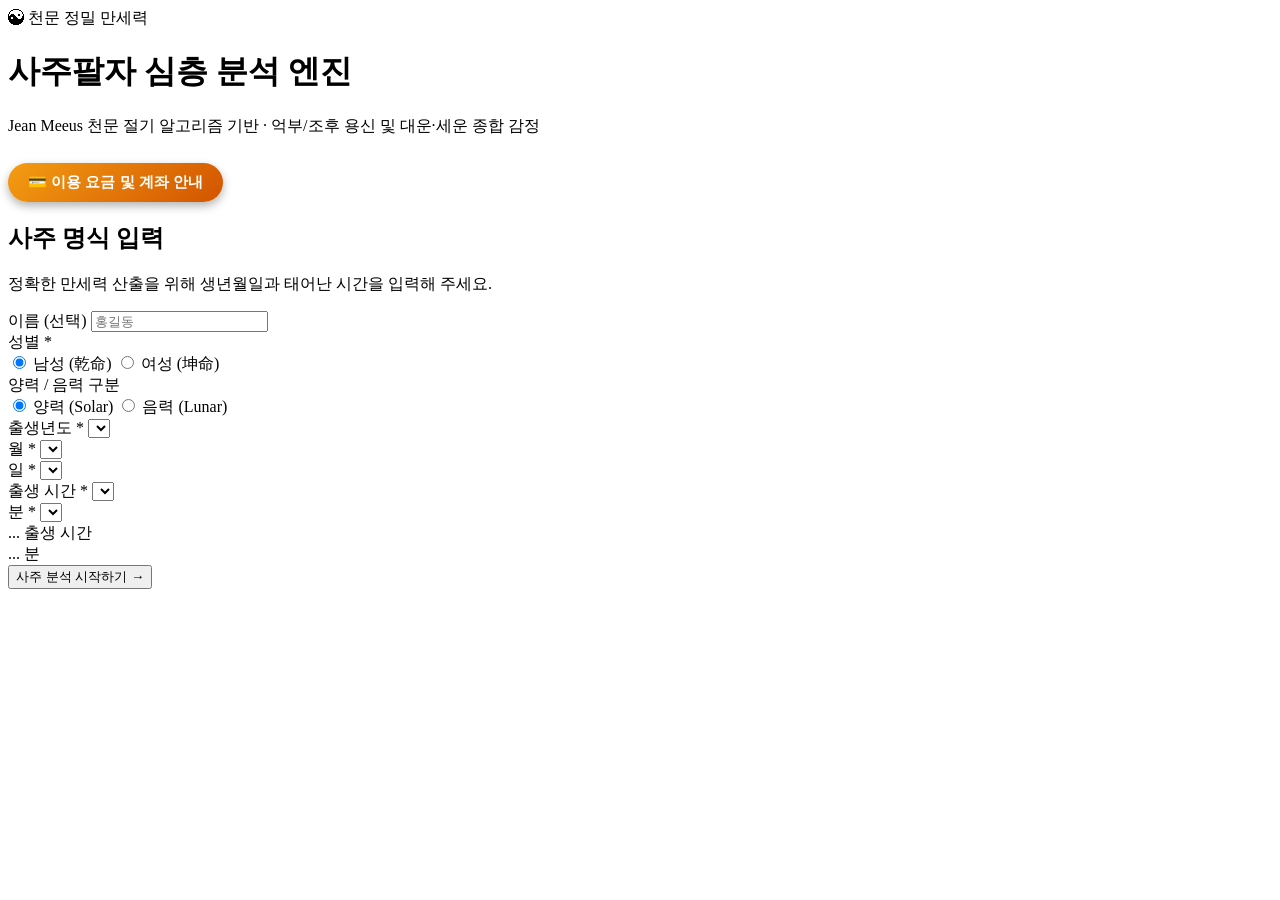
==== templates/index.html @ d34d68e9 "Create index.html" ====
<!DOCTYPE html>
<html lang="ko">
<head>
    <meta charset="UTF-8">
    <meta name="viewport" content="width=device-width, initial-scale=1.0">
    <title>사주명리 전문 만세력 심층 분석기</title>
    <link rel="stylesheet" href="/static/css/style.css">
    <style>
        .price-info-btn {
            background: linear-gradient(135deg, #f39c12, #d35400);
            color: #ffffff;
            border: none;
            padding: 10px 20px;
            font-size: 15px;
            font-weight: bold;
            border-radius: 20px;
            cursor: pointer;
            box-shadow: 0 4px 10px rgba(0,0,0,0.3);
            margin-top: 10px;
            transition: all 0.3s ease;
        }
        .price-info-btn:hover {
            transform: translateY(-2px);
            box-shadow: 0 6px 15px rgba(243, 156, 18, 0.5);
        }
        .modal-overlay {
            display: none;
            position: fixed;
            top: 0; left: 0; width: 100%; height: 100%;
            background: rgba(0, 0, 0, 0.75);
            z-index: 9999;
            justify-content: center;
            align-items: center;
        }
        .modal-card {
            background: #1e222d;
            border: 2px solid #f39c12;
            border-radius: 16px;
            width: 90%;
            max-width: 480px;
            padding: 25px;
            color: #ffffff;
            box-shadow: 0 10px 30px rgba(0,0,0,0.5);
        }
        .modal-header {
            display: flex;
            justify-content: space-between;
            align-items: center;
            border-bottom: 1px solid #333a4d;
            padding-bottom: 15px;
            margin-bottom: 20px;
        }
        .modal-title {
            font-size: 20px;
            font-weight: bold;
            color: #f1c40f;
        }
        .modal-close {
            background: none;
            border: none;
            color: #aaaaaa;
            font-size: 24px;
            cursor: pointer;
        }
        .info-box {
            background: #282e3f;
            border-radius: 12px;
            padding: 18px;
            margin-bottom: 15px;
        }
        .info-row {
            display: flex;
            justify-content: space-between;
            align-items: center;
            margin-bottom: 12px;
            font-size: 16px;
        }
        .info-label { color: #a0aabe; font-weight: 500; }
        .info-value { color: #ffffff; font-weight: bold; font-size: 17px; }
        .highlight-price { color: #2ecc71; font-size: 20px; }
        .highlight-account { color: #f39c12; font-size: 18px; }
        .notice-text {
            font-size: 13px;
            color: #8a94a6;
            line-height: 1.5;
            text-align: center;
            margin-top: 15px;
        }
    </style>
</head>
<body>
    <div class="stars-bg"></div>
    <div class="glow-orb orb-1"></div>
    <div class="glow-orb orb-2"></div>

    <div class="app-container">
        <header class="app-header">
            <div class="logo-badge">
                <span class="logo-symbol">☯</span>
                <span class="logo-text">천문 정밀 만세력</span>
            </div>
            <h1 class="main-title">사주팔자 심층 분석 엔진</h1>
            <p class="sub-title">Jean Meeus 천문 절기 알고리즘 기반 · 억부/조후 용신 및 대운·세운 종합 감정</p>
            
            <button class="price-info-btn" onclick="openAccountModal()">💳 이용 요금 및 계좌 안내</button>
        </header>

        <section id="step-input" class="step-card active">
            <div class="card-inner">
                <div class="card-header">
                    <h2>사주 명식 입력</h2>
                    <p>정확한 만세력 산출을 위해 생년월일과 태어난 시간을 입력해 주세요.</p>
                </div>

                <form id="saju-form" onsubmit="handleAnalyzeSubmit(event)">
                    <div class="form-row two-col">
                        <div class="form-group">
                            <label for="user-name">이름 (선택)</label>
                            <input type="text" id="user-name" placeholder="홍길동" maxlength="10">
                        </div>
                        <div class="form-group">
                            <label>성별 <span class="required">*</span></label>
                            <div class="gender-toggle">
                                <label class="gender-btn active">
                                    <input type="radio" name="gender" value="male" checked>
                                    <span>남성 (乾命)</span>
                                </label>
                                <label class="gender-btn">
                                    <input type="radio" name="gender" value="female">
                                    <span>여성 (坤命)</span>
                                </label>
                            </div>
                        </div>
                    </div>

                    <div class="form-group">
                        <label>양력 / 음력 구분</label>
                        <div class="calendar-toggle">
                            <label class="cal-btn active">
                                <input type="radio" name="cal_type" value="solar" checked>
                                <span>양력 (Solar)</span>
                            </label>
                            <label class="cal-btn">


<input type="radio" name="cal_type" value="lunar">

 
                                <span>음력 (Lunar)</span>
                            </label>
                        </div>
                    </div>

                    <div class="form-row three-col">
                        <div class="form-group">
                            <label for="birth-year">출생년도 <span class="required">*</span></label>
                            <select id="birth-year" required></select>
                        </div>
                        <div class="form-group">
                            <label for="birth-month">월 <span class="required">*</span></label>
                            <select id="birth-month" required></select>
                        </div>
                        <div class="form-group">
                            <label for="birth-day">일 <span class="required">*</span></label>
                            <select id="birth-day" required></select>
                        </div>
                    </div>

                    
<div class="form-row two-col" id="time-inputs">
                        <div class="form-group">
                            <label for="birth-hour">출생 시간 <span class="required">*</span></label>
                            <select id="birth-hour" required></select>
                        </div>
                        <div class="form-group">
                            <label for="birth-minute">분 <span class="required">*</span></label>
                            <select id="birth-minute" required></select>
                        </div>
                    </div><div class="form-row two-col" id="time-inputs">
    <div class="form-group">
        ... 출생 시간
    </div>
    <div class="form-group">
        ... 분
    </div>
</div>

                    <button type="submit" class="submit-btn">
                        <span>사주 분석 시작하기</span>
                        <span class="btn-icon">→</span>
                    </button>
                </form>
            </div>
        </section>
    </div>

    <div id="accountModal" class="modal-overlay" onclick="closeAccountModal(event)">
        <div class="modal-card" onclick="event.stopPropagation()">
            <div class="modal-header">
                <div class="modal-title">💰 이용 요금 및 입금 계좌 안내</div>
                <button class="modal-close" onclick="closeAccountModal()">&times;</button>
            </div>
            
            <div class="info-box">
                <div class="info-row">
                    <span class="info-label">서비스 이용 금액</span>
                    <span class="info-value highlight-price">3.000 원</span>
                </div>
                <div class="info-row" style="margin-top: 15px;">
                    <span class="info-label">t신한은행</span>
                    <span class="info-value">신한은행</span>
                </div>
                <div class="info-row">
                    <span class="info-label">110449558059</span>
                    <span class="info-value highlight-account">110449558059</span>
                </div>
                <div class="info-row">
                    <span class="info-label">고*안</span>
                    <span class="info-value">고*안</span>
                </div> <p style="font-size: 13px; color: #777; margin-top: 10px; text-align: center;">
    ※ 입금 후 <strong>월하미호사주(달빛사주) 카카오톡 오픈채팅</strong>으로 연락 주시면 확인 후 안내해 드립니다.
</p>
<div style="text-align: center; margin-top: 8px;">
    <a href="https://open.kakao.com/o/sKh9VVQi" target="_blank" style="display: inline-block; padding: 8px 16px; background-color: #FEE500; color: #000; text-decoration: none; border-radius: 5px; font-weight: bold; font-size: 14px;">
        💬 카카오톡 오픈채팅 문의하기
    </a>
</div>

            </div>

            <p class="notice-text">
                * 입금 확인 후 사주 분석 서비스가 정상 제공됩니다.
            </p>
        </div>
    </div>

    <script src="/static/js/app.js"></script>
    <script>
        function openAccountModal() {
            document.getElementById('accountModal').style.display = 'flex';
        }
        function closeAccountModal(e) {
            document.getElementById('accountModal').style.display = 'none';
        }
    </script>
</body>
</html>
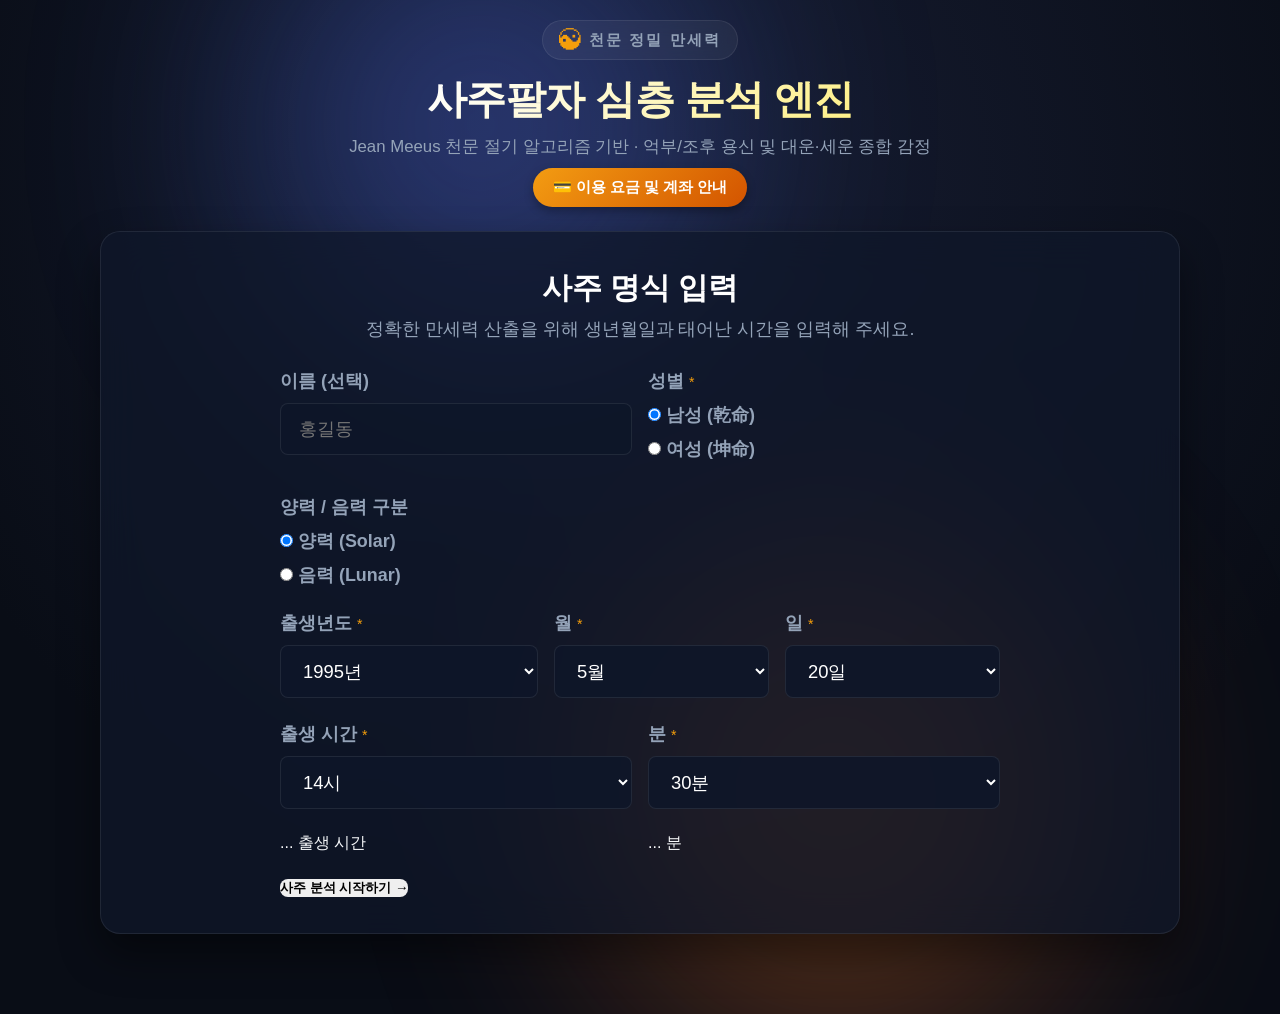
==== commit 97b5da7c: "Update index.html" ====
--- a/templates/index.html
+++ b/templates/index.html
@@ -207,15 +207,15 @@
                     <span class="info-value highlight-price">3.000 원</span>
                 </div>
                 <div class="info-row" style="margin-top: 15px;">
-                    <span class="info-label">t신한은행</span>
+                    
                     <span class="info-value">신한은행</span>
                 </div>
                 <div class="info-row">
-                    <span class="info-label">110449558059</span>
+                    
                     <span class="info-value highlight-account">110449558059</span>
                 </div>
                 <div class="info-row">
-                    <span class="info-label">고*안</span>
+                    
                     <span class="info-value">고*안</span>
                 </div> <p style="font-size: 13px; color: #777; margin-top: 10px; text-align: center;">
     ※ 입금 후 <strong>월하미호사주(달빛사주) 카카오톡 오픈채팅</strong>으로 연락 주시면 확인 후 안내해 드립니다.
--- a/static/css/style.css
+++ b/static/css/style.css
@@ -0,0 +1,1464 @@
+/* ========================================================
+   사주명리 만세력 분석기 - 프리미엄 다크 미스틱 스타일시트
+   외부 폰트/CDN 없이 100% 로컬 독립 동작 지원
+   ======================================================== */
+
+:root {
+    --bg-main: #090d16;
+    --bg-card: rgba(15, 23, 42, 0.75);
+    --bg-card-hover: rgba(30, 41, 59, 0.85);
+    --border-color: rgba(255, 255, 255, 0.08);
+    --border-highlight: rgba(234, 179, 8, 0.4);
+    
+    --text-primary: #f8fafc;
+    --text-secondary: #94a3b8;
+    --text-muted: #64748b;
+    
+    --accent-gold: #f59e0b;
+    --accent-gold-glow: rgba(245, 158, 11, 0.25);
+    --accent-cyan: #06b6d4;
+    --accent-purple: #8b5cf6;
+    
+    /* 오행 색상 */
+    --color-wood: #22c55e;
+    --color-fire: #ef4444;
+    --color-earth: #eab308;
+    --color-metal: #cbd5e1;
+    --color-water: #3b82f6;
+
+    --radius-sm: 8px;
+    --radius-md: 14px;
+    --radius-lg: 20px;
+    
+    --transition-fast: 0.2s ease;
+    --transition-normal: 0.35s cubic-bezier(0.16, 1, 0.3, 1);
+}
+
+* {
+    box-sizing: border-box;
+    margin: 0;
+    padding: 0;
+    font-family: -apple-system, BlinkMacSystemFont, "Pretendard", "Apple SD Gothic Neo", "Malgun Gothic", "Noto Sans KR", sans-serif;
+    -webkit-font-smoothing: antialiased;
+}
+
+body {
+    background-color: var(--bg-main);
+    color: var(--text-primary);
+    min-height: 100vh;
+    font-size: 16px;
+    overflow-x: hidden;
+    position: relative;
+    padding: 20px 16px 80px;
+}
+
+/* 전역 숨김 클래스 (모달, 스텝 카드, 옵션 박스 등 완전 숨김 보장) */
+.hidden,
+.step-card.hidden,
+.modal-overlay.hidden {
+    display: none !important;
+}
+
+/* 우주 및 앰비언트 글로우 배경 */
+.stars-bg {
+    position: fixed;
+    top: 0; left: 0; width: 100vw; height: 100vh;
+    background: radial-gradient(circle at 50% 20%, #171d33 0%, #090d16 80%);
+    z-index: -2;
+    pointer-events: none;
+}
+
+.glow-orb {
+    position: fixed;
+    border-radius: 50%;
+    filter: blur(120px);
+    z-index: -1;
+    pointer-events: none;
+    opacity: 0.35;
+}
+
+.orb-1 {
+    top: -100px;
+    left: 20%;
+    width: 450px;
+    height: 450px;
+    background: radial-gradient(circle, #6366f1, #3b82f6);
+}
+
+.orb-2 {
+    bottom: -150px;
+    right: 15%;
+    width: 500px;
+    height: 500px;
+    background: radial-gradient(circle, #f59e0b, #ef4444);
+}
+
+/* 메인 앱 컨테이너 */
+.app-container {
+    max-width: 1080px;
+    margin: 0 auto;
+    width: 100%;
+}
+
+/* 상단 헤더 */
+.app-header {
+    text-align: center;
+    margin-bottom: 24px;
+}
+
+.logo-badge {
+    display: inline-flex;
+    align-items: center;
+    gap: 8px;
+    padding: 6px 16px;
+    background: rgba(255, 255, 255, 0.05);
+    border: 1px solid var(--border-color);
+    border-radius: 9999px;
+    margin-bottom: 12px;
+    backdrop-filter: blur(8px);
+}
+
+.logo-symbol {
+    font-size: 1.35rem;
+    color: var(--accent-gold);
+    animation: rotateTaeguk 12s linear infinite;
+}
+
+.logo-text {
+    font-size: 0.95rem;
+    letter-spacing: 2px;
+    text-transform: uppercase;
+    color: var(--text-secondary);
+    font-weight: 600;
+}
+
+.main-title {
+    font-size: 2.5rem;
+    font-weight: 800;
+    background: linear-gradient(135deg, #ffffff 30%, #fef08a 70%, #f59e0b 100%);
+    -webkit-background-clip: text;
+    -webkit-text-fill-color: transparent;
+    letter-spacing: -0.5px;
+    margin-bottom: 8px;
+}
+
+.sub-title {
+    font-size: 1.05rem;
+    color: var(--text-secondary);
+}
+
+/* 스텝 카드 공통 (글래스모피즘) */
+.step-card {
+    background: var(--bg-card);
+    border: 1px solid var(--border-color);
+    border-radius: var(--radius-lg);
+    backdrop-filter: blur(20px);
+    box-shadow: 0 20px 40px rgba(0, 0, 0, 0.45);
+    padding: 36px 32px;
+    transition: var(--transition-normal);
+}
+
+/* 입력 페이지 스타일 */
+.card-inner {
+    max-width: 720px;
+    margin: 0 auto;
+}
+
+.card-header {
+    text-align: center;
+    margin-bottom: 28px;
+}
+
+.card-header h2 {
+    font-size: 1.9rem;
+    font-weight: 800;
+    margin-bottom: 8px;
+    color: #fff;
+}
+
+.card-header p {
+    color: var(--text-secondary);
+    font-size: 1.12rem;
+}
+
+.form-group {
+    margin-bottom: 24px;
+}
+
+.form-group label {
+    display: block;
+    font-size: 1.12rem;
+    font-weight: 700;
+    color: var(--text-secondary);
+    margin-bottom: 10px;
+}
+
+.required {
+    color: var(--accent-gold);
+    font-size: 0.88rem;
+    font-weight: normal;
+}
+
+.form-row {
+    display: grid;
+    gap: 16px;
+}
+
+.form-row.two-col {
+    grid-template-columns: 1fr 1fr;
+}
+
+.form-row.three-col {
+    grid-template-columns: 1.2fr 1fr 1fr;
+}
+
+input[type="text"],
+select {
+    width: 100%;
+    padding: 14px 18px;
+    background: rgba(15, 23, 42, 0.85);
+    border: 1px solid var(--border-color);
+    border-radius: var(--radius-sm);
+    color: #fff;
+    font-size: 1.15rem;
+    transition: var(--transition-fast);
+    outline: none;
+}
+
+input[type="text"]:focus,
+select:focus {
+    border-color: var(--accent-gold);
+    box-shadow: 0 0 0 2px var(--accent-gold-glow);
+}
+
+select option {
+    background-color: #0f172a;
+    color: #fff;
+    font-size: 1.1rem;
+    padding: 8px;
+}
+
+/* 라디오 & 탭 토글 */
+.radio-toggle-group,
+.calendar-type-selector {
+    display: flex;
+    gap: 8px;
+    background: rgba(0, 0, 0, 0.3);
+    padding: 4px;
+    border-radius: var(--radius-sm);
+    border: 1px solid var(--border-color);
+}
+
+.radio-label,
+.tab-btn {
+    flex: 1;
+    position: relative;
+    cursor: pointer;
+    text-align: center;
+}
+
+.radio-label input,
+.tab-btn input {
+    position: absolute;
+    opacity: 0;
+    pointer-events: none;
+}
+
+.radio-custom,
+.tab-btn span {
+    display: block;
+    padding: 12px 18px;
+    border-radius: 6px;
+    font-size: 1.1rem;
+    font-weight: 600;
+    color: var(--text-secondary);
+    transition: var(--transition-fast);
+}
+
+.radio-label input:checked + .radio-custom,
+.tab-btn.active span {
+    background: rgba(245, 158, 11, 0.15);
+    border: 1px solid var(--accent-gold);
+    color: #fef08a;
+}
+
+/* 체크박스 */
+.checkbox-row {
+    padding: 6px 0;
+}
+
+.checkbox-label {
+    display: inline-flex;
+    align-items: center;
+    gap: 12px;
+    cursor: pointer;
+    font-size: 1.08rem;
+    color: var(--text-secondary);
+}
+
+.checkbox-label input {
+    position: absolute;
+    opacity: 0;
+}
+
+.checkbox-custom {
+    width: 22px;
+    height: 22px;
+    border: 1px solid var(--border-color);
+    border-radius: 5px;
+    background: rgba(0, 0, 0, 0.3);
+    display: flex;
+    align-items: center;
+    justify-content: center;
+    transition: var(--transition-fast);
+    flex-shrink: 0;
+}
+
+.checkbox-label input:checked + .checkbox-custom {
+    background: var(--accent-gold);
+    border-color: var(--accent-gold);
+}
+
+.checkbox-label input:checked + .checkbox-custom::after {
+    content: "✓";
+    color: #000;
+    font-size: 15px;
+    font-weight: 900;
+}
+
+.time-section {
+    background: rgba(0, 0, 0, 0.2);
+    padding: 20px;
+    border-radius: var(--radius-md);
+    border: 1px solid var(--border-color);
+}
+
+.time-header-row {
+    display: flex;
+    justify-content: space-between;
+    align-items: center;
+    margin-bottom: 14px;
+}
+
+.hint-text {
+    font-size: 0.95rem;
+    color: var(--text-muted);
+    margin-top: 10px;
+    line-height: 1.4;
+}
+
+.hint-text.center {
+    text-align: center;
+}
+
+/* 버튼 */
+.btn-group {
+    display: flex;
+    gap: 16px;
+    margin-top: 32px;
+}
+
+button {
+    cursor: pointer;
+    border: none;
+    font-weight: 600;
+    border-radius: var(--radius-sm);
+    transition: var(--transition-fast);
+}
+
+.btn-primary {
+    flex: 2;
+    padding: 16px 24px;
+    background: linear-gradient(135deg, #f59e0b, #d97706);
+    color: #000;
+    font-size: 1.22rem;
+    font-weight: 700;
+    box-shadow: 0 4px 20px rgba(245, 158, 11, 0.35);
+}
+
+.btn-primary:hover {
+    transform: translateY(-2px);
+    box-shadow: 0 8px 25px rgba(245, 158, 11, 0.5);
+}
+
+.btn-secondary {
+    flex: 1;
+    padding: 16px 20px;
+    background: rgba(255, 255, 255, 0.05);
+    border: 1px solid var(--border-color);
+    color: var(--text-primary);
+    font-size: 1.12rem;
+}
+
+.btn-secondary:hover {
+    background: rgba(255, 255, 255, 0.1);
+}
+
+/* ========================================================
+   STEP 2: 신비로운 로딩 스피너 애니메이션 (1.5초 연출)
+   ======================================================== */
+.loading-container {
+    text-align: center;
+    padding: 70px 20px;
+    max-width: 600px;
+    margin: 0 auto;
+}
+
+.mystic-spinner-wrap {
+    position: relative;
+    width: 170px;
+    height: 170px;
+    margin: 0 auto 36px;
+    display: flex;
+    align-items: center;
+    justify-content: center;
+}
+
+.spinner-ring {
+    position: absolute;
+    border-radius: 50%;
+    pointer-events: none;
+}
+
+.outer-ring {
+    width: 100%;
+    height: 100%;
+    border: 2px dashed rgba(245, 158, 11, 0.4);
+    animation: rotateCw 10s linear infinite;
+}
+
+.middle-ring {
+    width: 75%;
+    height: 75%;
+    border: 2px solid transparent;
+    border-top-color: var(--accent-cyan);
+    border-bottom-color: var(--accent-purple);
+    animation: rotateCcw 4s linear infinite;
+}
+
+.taeguk-center {
+    width: 50px;
+    height: 50px;
+    border-radius: 50%;
+    background: rgba(255, 255, 255, 0.08);
+    display: flex;
+    align-items: center;
+    justify-content: center;
+    box-shadow: 0 0 25px rgba(245, 158, 11, 0.5);
+}
+
+.yin-yang-symbol {
+    font-size: 2rem;
+    color: #fef08a;
+    animation: rotateCw 3s linear infinite;
+}
+
+/* 5개 오행 오비탈 구체 */
+.orbital-element {
+    position: absolute;
+    width: 28px;
+    height: 28px;
+    border-radius: 50%;
+    display: flex;
+    align-items: center;
+    justify-content: center;
+    font-size: 0.75rem;
+    font-weight: bold;
+    color: #000;
+    box-shadow: 0 0 12px currentColor;
+    animation: orbitMove 4s linear infinite;
+}
+
+.elem-wood  { background: var(--color-wood);  color: #fff; animation-delay: 0s; }
+.elem-fire  { background: var(--color-fire);  color: #fff; animation-delay: -0.8s; }
+.elem-earth { background: var(--color-earth); color: #000; animation-delay: -1.6s; }
+.elem-metal { background: var(--color-metal); color: #000; animation-delay: -2.4s; }
+.elem-water { background: var(--color-water); color: #fff; animation-delay: -3.2s; }
+
+@keyframes rotateCw {
+    from { transform: rotate(0deg); }
+    to { transform: rotate(360deg); }
+}
+
+@keyframes rotateCcw {
+    from { transform: rotate(360deg); }
+    to { transform: rotate(0deg); }
+}
+
+@keyframes orbitMove {
+    0%   { transform: rotate(0deg) translateX(75px) rotate(0deg); }
+    100% { transform: rotate(360deg) translateX(75px) rotate(-360deg); }
+}
+
+.loading-title {
+    font-size: 1.4rem;
+    font-weight: 700;
+    margin-bottom: 12px;
+    color: #fff;
+}
+
+.loading-status-box {
+    min-height: 36px;
+    margin-bottom: 24px;
+}
+
+.loading-message {
+    font-size: 0.95rem;
+    color: var(--accent-gold);
+    animation: pulseText 1.5s ease-in-out infinite;
+}
+
+@keyframes pulseText {
+    0%, 100% { opacity: 0.7; }
+    50% { opacity: 1; text-shadow: 0 0 10px rgba(245, 158, 11, 0.5); }
+}
+
+.loading-progress-bar {
+    width: 100%;
+    height: 6px;
+    background: rgba(255, 255, 255, 0.08);
+    border-radius: 9999px;
+    overflow: hidden;
+    margin-bottom: 16px;
+}
+
+.progress-fill {
+    height: 100%;
+    width: 0%;
+    background: linear-gradient(90deg, #3b82f6, #f59e0b, #ef4444);
+    transition: width 0.3s ease;
+}
+
+.loading-sub {
+    font-size: 0.82rem;
+    color: var(--text-muted);
+}
+
+/* ========================================================
+   STEP 3: 결과 페이지 레이아웃
+   ======================================================== */
+.result-toolbar {
+    display: flex;
+    justify-content: space-between;
+    align-items: center;
+    margin-bottom: 24px;
+    padding-bottom: 16px;
+    border-bottom: 1px solid var(--border-color);
+}
+
+.tool-right-group {
+    display: flex;
+    gap: 10px;
+}
+
+.btn-tool {
+    padding: 10px 18px;
+    font-size: 1rem;
+    font-weight: 600;
+    background: rgba(255, 255, 255, 0.06);
+    border: 1px solid var(--border-color);
+    color: var(--text-primary);
+    border-radius: var(--radius-sm);
+}
+
+.btn-tool:hover {
+    background: rgba(255, 255, 255, 0.12);
+}
+
+.btn-tool.highlight {
+    background: rgba(245, 158, 11, 0.15);
+    border-color: var(--accent-gold);
+    color: #fef08a;
+}
+
+/* 1. 프로필 배너 */
+.profile-banner-card {
+    display: flex;
+    justify-content: space-between;
+    align-items: center;
+    background: linear-gradient(135deg, rgba(30, 41, 59, 0.8), rgba(15, 23, 42, 0.9));
+    border: 1px solid var(--border-color);
+    border-radius: var(--radius-md);
+    padding: 26px 30px;
+    margin-bottom: 28px;
+    position: relative;
+    overflow: hidden;
+}
+
+.profile-tag-wrap {
+    display: flex;
+    gap: 10px;
+    margin-bottom: 12px;
+}
+
+.badge {
+    padding: 4px 12px;
+    font-size: 0.88rem;
+    font-weight: 600;
+    border-radius: 9999px;
+    background: rgba(255, 255, 255, 0.08);
+    color: var(--text-secondary);
+}
+
+.badge.accent {
+    background: rgba(245, 158, 11, 0.2);
+    color: #fef08a;
+    border: 1px solid rgba(245, 158, 11, 0.4);
+}
+
+.profile-name {
+    font-size: 2rem;
+    font-weight: 800;
+    color: #fff;
+    margin-bottom: 10px;
+}
+
+.profile-dates {
+    display: flex;
+    gap: 18px;
+    font-size: 1.05rem;
+    color: var(--text-secondary);
+    margin-bottom: 12px;
+}
+
+.term-badge-row {
+    display: flex;
+    align-items: center;
+    gap: 10px;
+    font-size: 0.95rem;
+}
+
+.term-pill {
+    padding: 4px 12px;
+    background: rgba(0, 0, 0, 0.3);
+    border-radius: 6px;
+    color: var(--accent-cyan);
+}
+
+.term-arrow {
+    color: var(--text-muted);
+}
+
+.ilju-symbol-box {
+    text-align: center;
+    padding: 18px 26px;
+    background: rgba(0, 0, 0, 0.25);
+    border-radius: var(--radius-sm);
+    border: 1px solid var(--border-color);
+    min-width: 190px;
+}
+
+.ilju-hanja {
+    font-size: 2.9rem;
+    font-weight: 900;
+    color: var(--accent-gold);
+    line-height: 1.1;
+    text-shadow: 0 0 15px var(--accent-gold-glow);
+}
+
+.ilju-title {
+    font-size: 1.22rem;
+    font-weight: 700;
+    color: #fff;
+    margin-top: 6px;
+}
+
+.ilju-sub {
+    font-size: 0.92rem;
+    color: var(--text-muted);
+    margin-top: 4px;
+}
+
+/* 섹션 공통 */
+.section-box {
+    background: rgba(15, 23, 42, 0.6);
+    border: 1px solid var(--border-color);
+    border-radius: var(--radius-md);
+    padding: 26px;
+    margin-bottom: 28px;
+}
+
+.section-title-wrap {
+    margin-bottom: 22px;
+}
+
+.section-title-wrap h3 {
+    font-size: 1.42rem;
+    font-weight: 700;
+    color: #fff;
+    display: flex;
+    align-items: center;
+    gap: 10px;
+}
+
+.section-title-wrap h3::before {
+    content: "";
+    display: inline-block;
+    width: 5px;
+    height: 18px;
+    background: var(--accent-gold);
+    border-radius: 2px;
+}
+
+.section-caption {
+    font-size: 0.95rem;
+    color: var(--text-muted);
+    margin-top: 6px;
+    display: block;
+}
+
+/* 2. 사주 4주 8자 원국표 */
+.four-pillars-grid {
+    display: grid;
+    grid-template-columns: repeat(4, 1fr);
+    gap: 16px;
+}
+
+.pillar-card {
+    background: rgba(30, 41, 59, 0.5);
+    border: 1px solid var(--border-color);
+    border-radius: var(--radius-sm);
+    overflow: hidden;
+    text-align: center;
+    display: flex;
+    flex-direction: column;
+}
+
+.pillar-card.day-pillar-highlight {
+    border-color: var(--accent-gold);
+    box-shadow: 0 0 20px rgba(245, 158, 11, 0.15);
+    background: rgba(30, 41, 59, 0.8);
+}
+
+.pillar-header {
+    background: rgba(0, 0, 0, 0.35);
+    padding: 12px 10px;
+    font-size: 1.05rem;
+    font-weight: 700;
+    color: var(--text-secondary);
+    display: flex;
+    align-items: center;
+    justify-content: center;
+    gap: 8px;
+}
+
+.day-master-tag {
+    background: var(--accent-gold);
+    color: #000;
+    font-size: 0.82rem;
+    font-weight: 800;
+    padding: 2px 8px;
+    border-radius: 4px;
+}
+
+.pillar-cell {
+    padding: 16px 10px;
+    border-bottom: 1px solid var(--border-color);
+    display: flex;
+    flex-direction: column;
+    align-items: center;
+    justify-content: center;
+    gap: 6px;
+}
+
+.ten-god {
+    font-size: 0.92rem;
+    font-weight: 600;
+    color: var(--text-secondary);
+}
+
+.ten-god.me-tag {
+    color: var(--accent-gold);
+    font-weight: 700;
+}
+
+.main-char {
+    font-size: 2.6rem;
+    font-weight: 900;
+    line-height: 1.1;
+    color: #fff;
+}
+
+.char-kr {
+    font-size: 0.95rem;
+    color: var(--text-muted);
+}
+
+.elem-badge {
+    font-size: 0.82rem;
+    padding: 3px 10px;
+    border-radius: 4px;
+    font-weight: 600;
+    margin-top: 4px;
+}
+
+.cell-label {
+    font-size: 0.82rem;
+    color: var(--text-muted);
+    margin-bottom: 4px;
+}
+
+.unsung-value {
+    font-size: 1.02rem;
+    font-weight: 700;
+    color: #38bdf8;
+}
+
+.hidden-cell {
+    border-bottom: none;
+    padding: 14px 8px;
+    flex: 1;
+}
+
+.hidden-gan-list {
+    display: flex;
+    flex-direction: column;
+    gap: 6px;
+    width: 100%;
+}
+
+.h-item {
+    font-size: 0.85rem;
+    background: rgba(0, 0, 0, 0.25);
+    padding: 4px 8px;
+    border-radius: 4px;
+    display: flex;
+    justify-content: space-between;
+}
+
+/* 3. 오행 밸런스 & SVG Radar 차트 */
+.two-col-grid {
+    display: grid;
+    grid-template-columns: 1fr 1fr;
+    gap: 24px;
+    align-items: center;
+}
+
+.radar-card {
+    background: rgba(0, 0, 0, 0.25);
+    border: 1px solid var(--border-color);
+    border-radius: var(--radius-sm);
+    padding: 20px;
+    text-align: center;
+}
+
+.radar-wrapper {
+    width: 100%;
+    max-width: 360px;
+    margin: 0 auto;
+}
+
+.radar-svg-elem {
+    width: 100%;
+    height: auto;
+    overflow: visible;
+}
+
+.radar-legend {
+    display: flex;
+    justify-content: center;
+    gap: 12px;
+    margin-top: 14px;
+    flex-wrap: wrap;
+}
+
+.legend-chip {
+    font-size: 0.75rem;
+    padding: 2px 8px;
+    border-radius: 4px;
+    font-weight: 600;
+}
+
+.legend-chip.wood  { background: rgba(34, 197, 94, 0.2);  color: #4ade80; }
+.legend-chip.fire  { background: rgba(239, 68, 68, 0.2);  color: #f87171; }
+.legend-chip.earth { background: rgba(234, 179, 8, 0.2);  color: #facc15; }
+.legend-chip.metal { background: rgba(203, 213, 225, 0.2); color: #e2e8f0; }
+.legend-chip.water { background: rgba(59, 130, 246, 0.2); color: #60a5fa; }
+
+/* 오행 막대 프로그레스 바 */
+.elements-stat-card {
+    display: flex;
+    flex-direction: column;
+    gap: 16px;
+}
+
+.elem-bar-row {
+    margin-bottom: 12px;
+}
+
+.elem-bar-header {
+    display: flex;
+    justify-content: space-between;
+    font-size: 0.82rem;
+    margin-bottom: 4px;
+}
+
+.elem-bar-track {
+    width: 100%;
+    height: 10px;
+    background: rgba(255, 255, 255, 0.06);
+    border-radius: 9999px;
+    overflow: hidden;
+}
+
+.elem-bar-fill {
+    height: 100%;
+    border-radius: 9999px;
+    transition: width 0.8s ease;
+}
+
+.element-diag-box {
+    background: rgba(0, 0, 0, 0.3);
+    border: 1px solid var(--border-color);
+    border-radius: var(--radius-sm);
+    padding: 16px;
+    margin-top: 8px;
+}
+
+.diag-item {
+    display: flex;
+    justify-content: space-between;
+    font-size: 0.85rem;
+    margin-bottom: 8px;
+}
+
+.diag-label { color: var(--text-muted); }
+.diag-val.strong { color: #f87171; font-weight: 700; }
+.diag-val.weak { color: #38bdf8; font-weight: 700; }
+.diag-text {
+    font-size: 0.82rem;
+    color: var(--text-secondary);
+    line-height: 1.5;
+    margin-top: 10px;
+    border-top: 1px dashed var(--border-color);
+    padding-top: 10px;
+}
+
+/* 4. 신강 / 신약 게이지 */
+.strength-card {
+    background: rgba(0, 0, 0, 0.25);
+    border: 1px solid var(--border-color);
+    border-radius: var(--radius-sm);
+    padding: 24px;
+}
+
+.strength-status-banner {
+    display: flex;
+    align-items: center;
+    gap: 16px;
+    margin-bottom: 24px;
+}
+
+.status-badge {
+    padding: 8px 18px;
+    font-size: 1.1rem;
+    font-weight: 800;
+    border-radius: var(--radius-sm);
+    background: rgba(245, 158, 11, 0.2);
+    border: 1px solid var(--accent-gold);
+    color: #fef08a;
+}
+
+.strength-desc {
+    font-size: 0.95rem;
+    color: var(--text-secondary);
+    line-height: 1.5;
+}
+
+/* 스펙트럼 게이지 */
+.spectrum-wrap {
+    margin-bottom: 28px;
+}
+
+.spectrum-labels {
+    display: flex;
+    justify-content: space-between;
+    font-size: 0.75rem;
+    color: var(--text-muted);
+    margin-bottom: 8px;
+}
+
+.spectrum-bar {
+    width: 100%;
+    height: 12px;
+    background: linear-gradient(90deg, #3b82f6 0%, #06b6d4 25%, #22c55e 50%, #f59e0b 75%, #ef4444 100%);
+    border-radius: 9999px;
+    position: relative;
+}
+
+.spectrum-pointer {
+    position: absolute;
+    top: -6px;
+    transform: translateX(-50%);
+    transition: left 0.8s ease;
+}
+
+.pointer-pin {
+    width: 24px;
+    height: 24px;
+    background: #fff;
+    border: 3px solid var(--accent-gold);
+    border-radius: 50%;
+    box-shadow: 0 0 10px rgba(0, 0, 0, 0.5);
+}
+
+.pointer-score {
+    position: absolute;
+    top: 26px;
+    left: 50%;
+    transform: translateX(-50%);
+    font-size: 0.75rem;
+    font-weight: 700;
+    color: #fff;
+    white-space: nowrap;
+}
+
+.factors-grid {
+    display: grid;
+    grid-template-columns: repeat(3, 1fr);
+    gap: 14px;
+}
+
+.factor-card {
+    background: rgba(30, 41, 59, 0.4);
+    border: 1px solid var(--border-color);
+    border-radius: var(--radius-sm);
+    padding: 14px;
+    text-align: center;
+}
+
+.factor-card.achieved {
+    border-color: rgba(34, 197, 94, 0.4);
+    background: rgba(34, 197, 94, 0.08);
+}
+
+.factor-name {
+    font-size: 0.88rem;
+    font-weight: 700;
+    color: #fff;
+    margin-bottom: 4px;
+}
+
+.factor-tag {
+    display: inline-block;
+    font-size: 0.72rem;
+    font-weight: 700;
+    padding: 2px 8px;
+    border-radius: 4px;
+    margin-bottom: 6px;
+}
+
+.factor-tag.yes { background: rgba(34, 197, 94, 0.2); color: #4ade80; }
+.factor-tag.no  { background: rgba(100, 116, 139, 0.2); color: #94a3b8; }
+.factor-desc { font-size: 0.75rem; color: var(--text-muted); }
+
+/* 5. 용신 / 희신 그리드 */
+.yongsin-grid {
+    display: grid;
+    grid-template-columns: repeat(3, 1fr);
+    gap: 16px;
+    margin-bottom: 20px;
+}
+
+.yongsin-card {
+    background: rgba(0, 0, 0, 0.25);
+    border: 1px solid var(--border-color);
+    border-radius: var(--radius-sm);
+    padding: 20px;
+    position: relative;
+}
+
+.yongsin-card.primary {
+    border-color: var(--accent-gold);
+    background: rgba(245, 158, 11, 0.06);
+}
+
+.y-badge {
+    font-size: 0.75rem;
+    font-weight: 700;
+    color: var(--text-muted);
+    margin-bottom: 8px;
+}
+
+.yongsin-card.primary .y-badge { color: var(--accent-gold); }
+
+.y-main {
+    font-size: 1.4rem;
+    font-weight: 800;
+    color: #fff;
+    margin-bottom: 4px;
+}
+
+.y-type {
+    font-size: 0.85rem;
+    color: var(--accent-cyan);
+    font-weight: 600;
+    margin-bottom: 10px;
+}
+
+.y-reason {
+    font-size: 0.8rem;
+    color: var(--text-secondary);
+    line-height: 1.45;
+}
+
+.y-sub-item {
+    font-size: 0.8rem;
+    color: var(--text-secondary);
+    margin-bottom: 8px;
+}
+
+.y-sub-label {
+    font-weight: 600;
+    color: #fff;
+    margin-right: 6px;
+}
+
+/* 행운 가이드 */
+.lucky-guide-box {
+    background: rgba(245, 158, 11, 0.05);
+    border: 1px solid rgba(245, 158, 11, 0.2);
+    border-radius: var(--radius-sm);
+    padding: 16px 20px;
+}
+
+.lucky-guide-box h4 {
+    font-size: 0.92rem;
+    color: #fef08a;
+    margin-bottom: 12px;
+}
+
+.lucky-items-row {
+    display: grid;
+    grid-template-columns: repeat(4, 1fr);
+    gap: 12px;
+}
+
+.lucky-item {
+    display: flex;
+    align-items: center;
+    gap: 10px;
+    background: rgba(0, 0, 0, 0.3);
+    padding: 10px 12px;
+    border-radius: 6px;
+}
+
+.l-icon { font-size: 1.3rem; }
+.l-label { font-size: 0.72rem; color: var(--text-muted); display: block; }
+.l-val { font-size: 0.82rem; font-weight: 700; color: #fff; display: block; }
+
+/* 6. 대운 타임라인 */
+.daeun-scroll-container {
+    overflow-x: auto;
+    padding-bottom: 12px;
+    margin-bottom: 10px;
+}
+
+.daeun-timeline {
+    display: flex;
+    gap: 14px;
+    min-width: max-content;
+}
+
+.daeun-card {
+    width: 140px;
+    background: rgba(30, 41, 59, 0.4);
+    border: 1px solid var(--border-color);
+    border-radius: var(--radius-sm);
+    padding: 14px 10px;
+    text-align: center;
+    cursor: pointer;
+    transition: var(--transition-fast);
+    position: relative;
+}
+
+.daeun-card:hover {
+    background: rgba(30, 41, 59, 0.8);
+    transform: translateY(-3px);
+}
+
+.daeun-card.active {
+    border-color: var(--accent-gold);
+    background: rgba(245, 158, 11, 0.12);
+    box-shadow: 0 0 20px rgba(245, 158, 11, 0.25);
+}
+
+.current-badge {
+    position: absolute;
+    top: -10px;
+    left: 50%;
+    transform: translateX(-50%);
+    background: var(--accent-gold);
+    color: #000;
+    font-size: 0.65rem;
+    font-weight: 800;
+    padding: 2px 8px;
+    border-radius: 9999px;
+    white-space: nowrap;
+}
+
+.d-age {
+    font-size: 0.8rem;
+    font-weight: 700;
+    color: var(--text-muted);
+    margin-bottom: 8px;
+}
+
+.daeun-card.active .d-age { color: #fef08a; }
+
+.d-ganji {
+    font-size: 1.5rem;
+    font-weight: 900;
+    color: #fff;
+    margin-bottom: 4px;
+}
+
+.d-tg {
+    font-size: 0.72rem;
+    color: var(--accent-cyan);
+    margin-bottom: 4px;
+}
+
+.d-unsung {
+    font-size: 0.72rem;
+    color: var(--text-muted);
+}
+
+/* 7. 올해 세운 카드 */
+.seun-card {
+    background: rgba(0, 0, 0, 0.25);
+    border: 1px solid var(--border-color);
+    border-radius: var(--radius-sm);
+    padding: 24px;
+}
+
+.seun-header {
+    display: flex;
+    align-items: center;
+    gap: 20px;
+    padding-bottom: 20px;
+    border-bottom: 1px solid var(--border-color);
+    margin-bottom: 20px;
+}
+
+.seun-pillar-badge {
+    background: rgba(239, 68, 68, 0.15);
+    border: 1px solid var(--color-fire);
+    border-radius: var(--radius-sm);
+    padding: 12px 20px;
+    text-align: center;
+}
+
+#seun-ganji {
+    font-size: 2rem;
+    font-weight: 900;
+    color: #f87171;
+    display: block;
+    line-height: 1;
+}
+
+#seun-kr {
+    font-size: 0.8rem;
+    color: var(--text-secondary);
+    margin-top: 4px;
+    display: block;
+}
+
+.meta-tag {
+    display: inline-block;
+    font-size: 0.78rem;
+    font-weight: 700;
+    color: var(--accent-cyan);
+    background: rgba(6, 182, 212, 0.15);
+    padding: 3px 10px;
+    border-radius: 4px;
+    margin-bottom: 8px;
+}
+
+.seun-overall {
+    font-size: 0.95rem;
+    color: #fff;
+    line-height: 1.5;
+}
+
+.seun-details-grid {
+    display: grid;
+    grid-template-columns: repeat(2, 1fr);
+    gap: 16px;
+}
+
+.seun-detail-item {
+    display: flex;
+    gap: 14px;
+    background: rgba(30, 41, 59, 0.3);
+    padding: 16px;
+    border-radius: var(--radius-sm);
+    border: 1px solid var(--border-color);
+}
+
+.detail-icon { font-size: 1.5rem; }
+
+.detail-content h5 {
+    font-size: 0.88rem;
+    font-weight: 700;
+    color: #fff;
+    margin-bottom: 4px;
+}
+
+.detail-content p {
+    font-size: 0.8rem;
+    color: var(--text-secondary);
+    line-height: 1.45;
+}
+
+/* 8. 종합 심층 조언 */
+.comprehensive-card {
+    background: rgba(0, 0, 0, 0.25);
+    border: 1px solid var(--border-color);
+    border-radius: var(--radius-sm);
+    padding: 24px;
+}
+
+.keyword-tags {
+    display: flex;
+    gap: 8px;
+    flex-wrap: wrap;
+    margin-bottom: 18px;
+}
+
+.kw-pill {
+    font-size: 0.95rem;
+    font-weight: 700;
+    padding: 6px 14px;
+    border-radius: 9999px;
+    background: rgba(245, 158, 11, 0.15);
+    border: 1px solid rgba(245, 158, 11, 0.3);
+    color: #fef08a;
+}
+
+.advice-content {
+    font-size: 1.15rem;
+    color: var(--text-primary);
+    line-height: 1.8;
+    margin-bottom: 20px;
+}
+
+.recommend-box {
+    background: rgba(255, 255, 255, 0.04);
+    border-left: 4px solid var(--accent-gold);
+    padding: 14px 18px;
+    border-radius: 0 6px 6px 0;
+    font-size: 1.05rem;
+    color: var(--text-secondary);
+    line-height: 1.6;
+}
+
+/* ========================================================
+   JSON 뷰어 모달
+   ======================================================== */
+.modal-overlay {
+    position: fixed;
+    top: 0; left: 0; width: 100vw; height: 100vh;
+    background: rgba(0, 0, 0, 0.75);
+    backdrop-filter: blur(8px);
+    display: flex;
+    align-items: center;
+    justify-content: center;
+    z-index: 1000;
+    padding: 20px;
+}
+
+.modal-dialog {
+    background: #0f172a;
+    border: 1px solid var(--border-color);
+    border-radius: var(--radius-md);
+    width: 100%;
+    max-width: 850px;
+    max-height: 85vh;
+    display: flex;
+    flex-direction: column;
+    box-shadow: 0 25px 50px rgba(0, 0, 0, 0.6);
+}
+
+.modal-header {
+    padding: 20px 26px;
+    display: flex;
+    justify-content: space-between;
+    align-items: center;
+    border-bottom: 1px solid var(--border-color);
+}
+
+.modal-header h3 { font-size: 1.3rem; color: #fff; font-weight: 700; }
+
+.modal-close-btn {
+    background: none;
+    font-size: 1.8rem;
+    color: var(--text-muted);
+    line-height: 1;
+}
+
+.modal-close-btn:hover { color: #fff; }
+
+.modal-body {
+    padding: 20px 26px;
+    overflow-y: auto;
+    flex: 1;
+}
+
+.modal-body pre {
+    background: #090d16;
+    padding: 18px;
+    border-radius: var(--radius-sm);
+    color: #38bdf8;
+    font-size: 0.95rem;
+    line-height: 1.55;
+    font-family: Consolas, monospace;
+    overflow-x: auto;
+}
+
+.modal-footer {
+    padding: 18px 26px;
+    border-top: 1px solid var(--border-color);
+    display: flex;
+    justify-content: flex-end;
+    gap: 12px;
+}
+
+.modal-footer button {
+    padding: 12px 20px;
+    font-size: 1.05rem;
+}
+
+/* 반응형 모바일 최적화 */
+@media (max-width: 768px) {
+    .main-title { font-size: 1.8rem; }
+    .step-card { padding: 24px 16px; }
+    .form-row.two-col,
+    .form-row.three-col,
+    .two-col-grid,
+    .factors-grid,
+    .yongsin-grid,
+    .lucky-items-row,
+    .seun-details-grid {
+        grid-template-columns: 1fr;
+    }
+    .profile-banner-card {
+        flex-direction: column;
+        text-align: center;
+        gap: 16px;
+    }
+    .profile-dates, .term-badge-row {
+        justify-content: center;
+    }
+    .four-pillars-grid {
+        grid-template-columns: repeat(2, 1fr);
+    }
+    .result-toolbar {
+        flex-direction: column;
+        gap: 12px;
+        align-items: stretch;
+    }
+    .tool-right-group {
+        justify-content: space-between;
+    }
+}
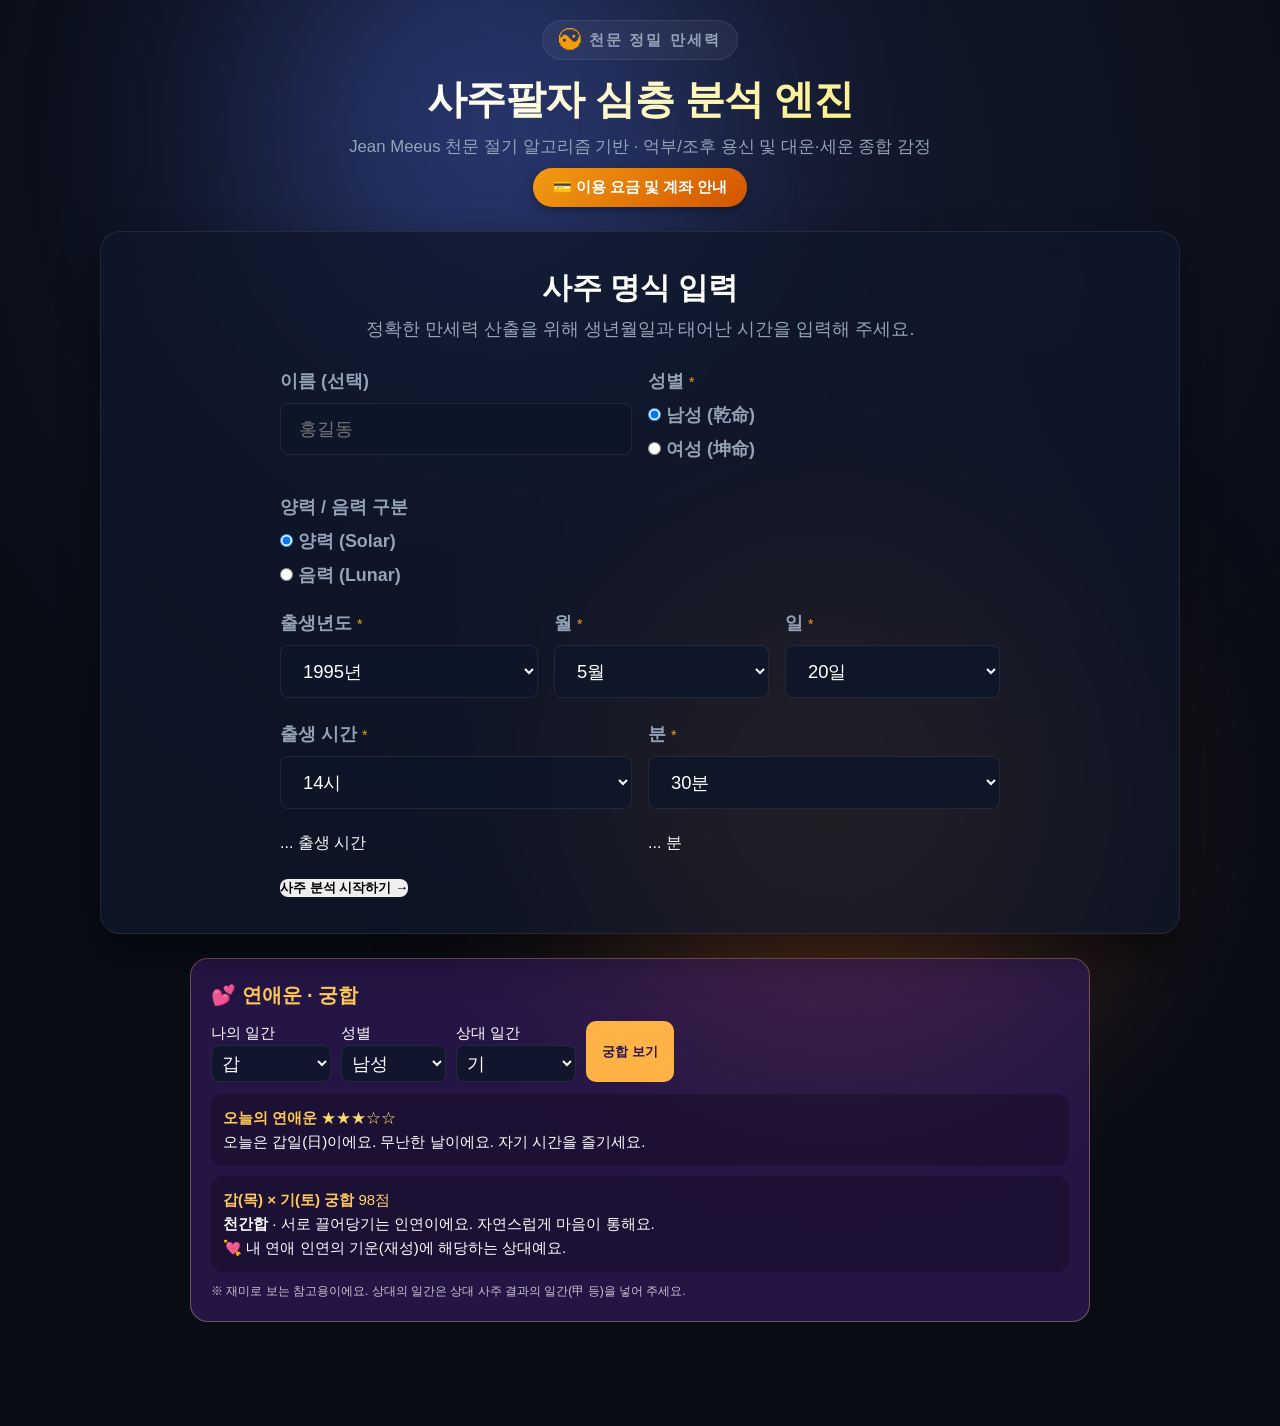
==== commit 46720460: "Update index.html" ====
--- a/templates/index.html
+++ b/templates/index.html
@@ -212,7 +212,7 @@
                 </div>
                 <div class="info-row">
                     
-                    <span class="info-value highlight-account">110449558059</span>
+                    <span class="info-value highlight-account">110648174813</span>
                 </div>
                 <div class="info-row">
                     
@@ -235,6 +235,7 @@
     </div>
 
     <script src="/static/js/app.js"></script>
+    <script src="/static/js/love.js"></script>
     <script>
         function openAccountModal() {
             document.getElementById('accountModal').style.display = 'flex';
